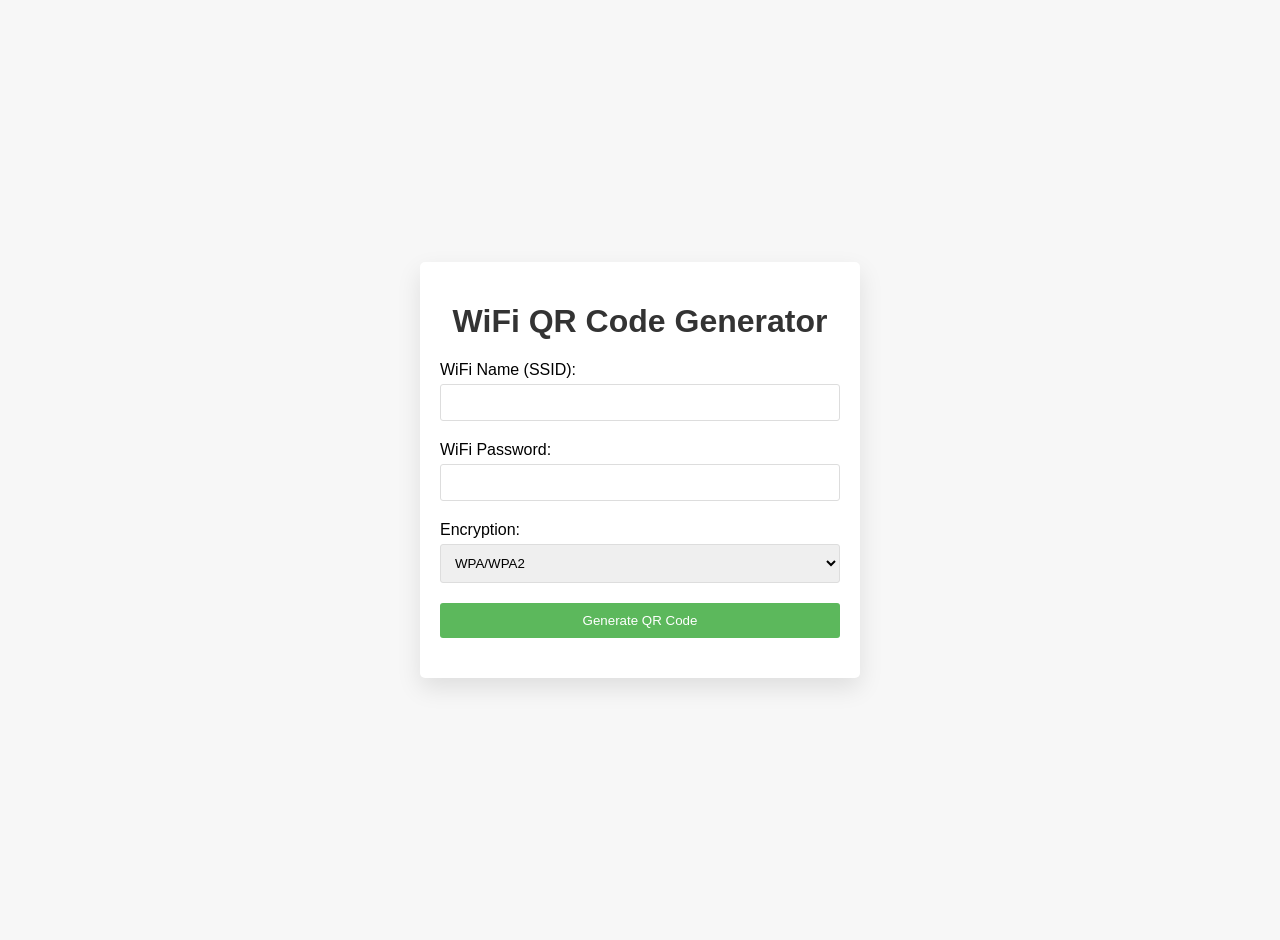
==== index.html @ 0dc6e25b "Import Source Code" ====
<!DOCTYPE html>
<html lang="en">
	<head>
		<meta charset="UTF-8">
		<meta name="viewport" content="width=device-width, initial-scale=1.0">
		<script src="js/qrcode.min.js"></script>
		<!--<script src="https://cdn.jsdelivr.net/npm/qrcodejs/qrcode.min.js"></script>-->
		<title>WiFi QR Code Generator</title>
		<style>
			
			body {
				font-family: 'Arial', sans-serif;
				background: #f7f7f7;
				margin: 0;
				padding: 20px;
				display: flex;
				justify-content: center;
				align-items: center;
				min-height: 100vh;
			}
			
			#container {
				background: white;
				padding: 20px;
				border-radius: 5px;
				box-shadow: 0 10px 25px rgba(0, 0, 0, 0.1);
				max-width: 400px;
				width: 100%;
			}
			
			h1 {
				text-align: center;
				color: #333;
			}
			
			form {
				margin-top: 20px;
			}
			
			form label {
				display: block;
				margin-bottom: 5px;
			}
			
			form input,
			form select {
				width: 100%;
				padding: 10px;
				margin-bottom: 20px;
				border: 1px solid #ddd;
				border-radius: 3px;
				box-sizing: border-box;
			}
			
			form input[type="submit"] {
				background: #5cb85c;
				color: white;
				cursor: pointer;
				border: none;
			}
			
			form input[type="submit"]:hover {
				background: #4cae4c;
			}
			
			#qrCode {
				text-align: center;
			}
			
			img {
				width: 100%;
				height: auto;
			}
			
		</style>
	</head>
	<body>
		<div id="container">
			<h1>WiFi QR Code Generator</h1>
			<form id="wifi-form">
				<label for="ssid">WiFi Name (SSID):</label>
				<input type="text" id="ssid" required>
				
				<label for="password">WiFi Password:</label>
				<input type="password" id="password" required>
				
				<label for="encryption">Encryption:</label>
				<select id="encryption">
					<option value="WPA">WPA/WPA2</option>
					<option value="WEP">WEP</option>
					<option value="nopass">None</option>
				</select>
				
				<input type="submit" value="Generate QR Code">
			</form>
			<div id="qrCode"></div>
		</div>
		
		<script>
			
			document.addEventListener("DOMContentLoaded", function() {
				var form = document.getElementById('wifi-form');
				form.addEventListener('submit', function(event) {
					event.preventDefault();
					
					var ssid = document.getElementById('ssid').value;
					var password = document.getElementById('password').value;
					var encryption = document.getElementById('encryption').value;
					
					generateQRCode(ssid, password, encryption);
				});
			});
			
			function generateQRCode(ssid, password, encryption) {
				var qrCodeContainer = document.getElementById('qrCode');
				qrCodeContainer.innerHTML = ''; // Clear previous QR codes
				
				var qrCodeText = `WIFI:S:${ssid};T:${encryption};P:${password};;`;
				var qrCode = new QRCode(qrCodeContainer, {
					text: qrCodeText,
					width: 256,
					height: 256,
					colorDark : "#000000",
					colorLight : "#ffffff",
					correctLevel : QRCode.CorrectLevel.H
				});
			}
			
			// You would need to include a QR code library like 'qrcodejs'
			// This is typically done with a <script> tag that sources the library.
			
		</script>
	</body>
</html>
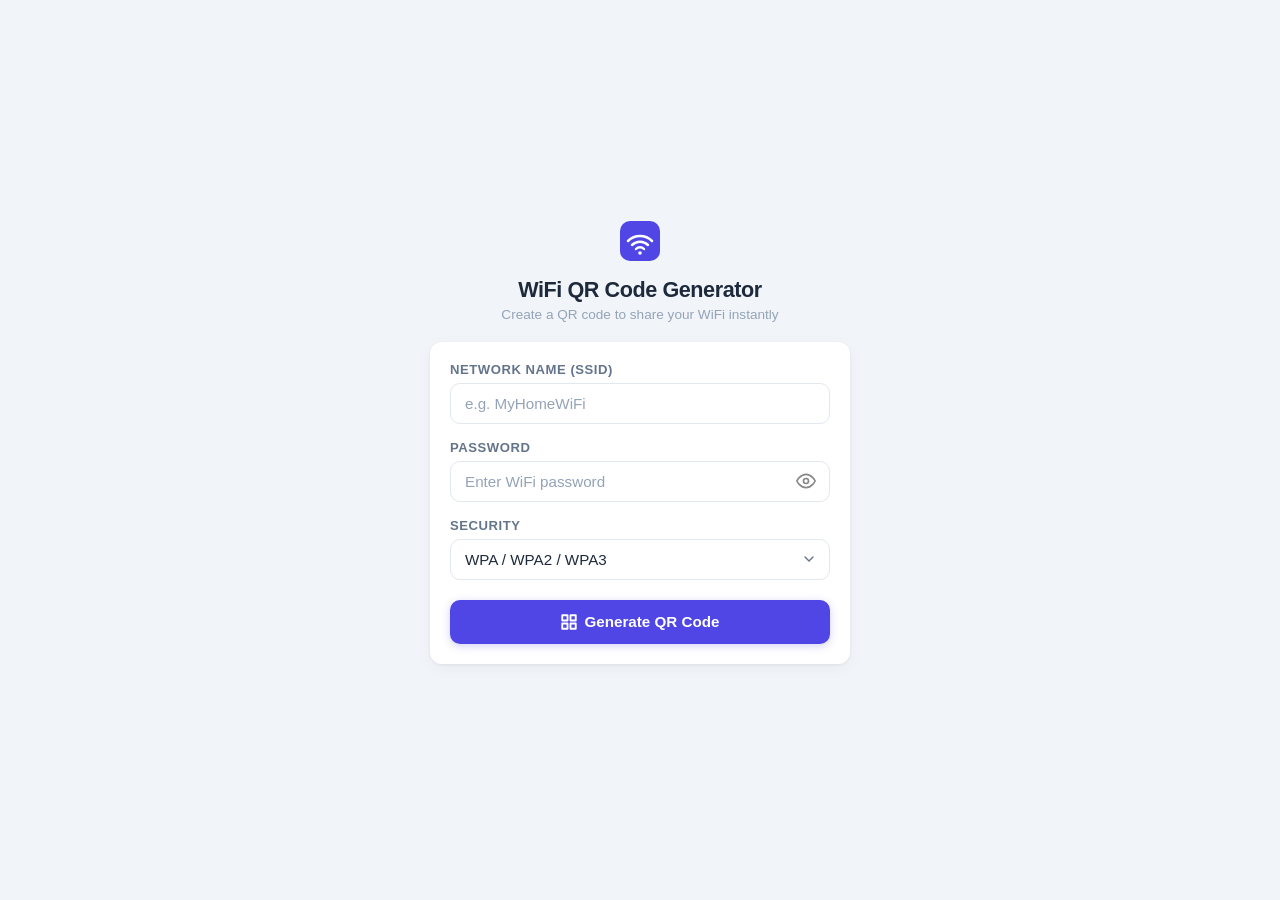
==== commit b27314d3: "feat: add IndexedDB history, PWA support, and modern UI redesign - Add IndexedDB storage to save/ret" ====
--- a/index.html
+++ b/index.html
@@ -1,135 +1,105 @@
-
 <!DOCTYPE html>
 <html lang="en">
 	<head>
 		<meta charset="UTF-8">
-		<meta name="viewport" content="width=device-width, initial-scale=1.0">
-		<script src="js/qrcode.min.js"></script>
-		<!--<script src="https://cdn.jsdelivr.net/npm/qrcodejs/qrcode.min.js"></script>-->
+		<meta name="viewport" content="width=device-width, initial-scale=1.0, viewport-fit=cover">
+		<meta name="theme-color" content="#4f46e5">
+		<meta name="apple-mobile-web-app-capable" content="yes">
+		<meta name="apple-mobile-web-app-status-bar-style" content="black-translucent">
+		<meta name="description" content="Generate QR codes for WiFi network access. Scan to connect instantly.">
 		<title>WiFi QR Code Generator</title>
-		<style>
-			
-			body {
-				font-family: 'Arial', sans-serif;
-				background: #f7f7f7;
-				margin: 0;
-				padding: 20px;
-				display: flex;
-				justify-content: center;
-				align-items: center;
-				min-height: 100vh;
-			}
-			
-			#container {
-				background: white;
-				padding: 20px;
-				border-radius: 5px;
-				box-shadow: 0 10px 25px rgba(0, 0, 0, 0.1);
-				max-width: 400px;
-				width: 100%;
-			}
-			
-			h1 {
-				text-align: center;
-				color: #333;
-			}
-			
-			form {
-				margin-top: 20px;
-			}
-			
-			form label {
-				display: block;
-				margin-bottom: 5px;
-			}
-			
-			form input,
-			form select {
-				width: 100%;
-				padding: 10px;
-				margin-bottom: 20px;
-				border: 1px solid #ddd;
-				border-radius: 3px;
-				box-sizing: border-box;
-			}
-			
-			form input[type="submit"] {
-				background: #5cb85c;
-				color: white;
-				cursor: pointer;
-				border: none;
-			}
-			
-			form input[type="submit"]:hover {
-				background: #4cae4c;
-			}
-			
-			#qrCode {
-				text-align: center;
-			}
-			
-			img {
-				width: 100%;
-				height: auto;
-			}
-			
-		</style>
+		<link rel="stylesheet" href="css/style.css">
+		<link rel="manifest" href="manifest.json">
+		<link rel="icon" href="icons/icon.svg" type="image/svg+xml">
+		<link rel="apple-touch-icon" href="icons/icon-192.png">
 	</head>
 	<body>
 		<div id="container">
-			<h1>WiFi QR Code Generator</h1>
-			<form id="wifi-form">
-				<label for="ssid">WiFi Name (SSID):</label>
-				<input type="text" id="ssid" required>
-				
-				<label for="password">WiFi Password:</label>
-				<input type="password" id="password" required>
-				
-				<label for="encryption">Encryption:</label>
-				<select id="encryption">
-					<option value="WPA">WPA/WPA2</option>
-					<option value="WEP">WEP</option>
-					<option value="nopass">None</option>
-				</select>
-				
-				<input type="submit" value="Generate QR Code">
-			</form>
-			<div id="qrCode"></div>
+			<!-- Header -->
+			<div class="header">
+				<div class="header-icon">
+					<svg width="40" height="40" viewBox="0 0 40 40" fill="none">
+						<rect width="40" height="40" rx="10" fill="#4f46e5"/>
+						<path d="M12 24a11.5 11.5 0 0 1 16 0" stroke="#fff" stroke-width="2.5" stroke-linecap="round"/>
+						<path d="M8 20a17 17 0 0 1 24 0" stroke="#fff" stroke-width="2.5" stroke-linecap="round"/>
+						<path d="M16 28a5.5 5.5 0 0 1 8 0" stroke="#fff" stroke-width="2.5" stroke-linecap="round"/>
+						<circle cx="20" cy="32" r="1.8" fill="#fff"/>
+					</svg>
+				</div>
+				<h1>WiFi QR Code Generator</h1>
+				<p class="subtitle">Create a QR code to share your WiFi instantly</p>
+			</div>
+
+			<!-- Install banner -->
+			<div id="installBanner" class="install-banner">
+				<span>📲 Install this app for offline use</span>
+				<button class="btn btn-install" id="installBtn">Install</button>
+			</div>
+
+			<!-- Form card -->
+			<div class="card">
+				<form id="wifi-form">
+					<div class="form-group">
+						<label for="ssid">Network Name (SSID)</label>
+						<input type="text" id="ssid" placeholder="e.g. MyHomeWiFi" required>
+					</div>
+
+					<div class="form-group">
+						<label for="password">Password</label>
+						<div class="password-wrapper">
+							<input type="password" id="password" placeholder="Enter WiFi password" required>
+							<button type="button" id="togglePassword" class="toggle-pw" aria-label="Toggle password visibility">
+								<svg id="eyeIcon" width="20" height="20" viewBox="0 0 24 24" fill="none" stroke="#888" stroke-width="2" stroke-linecap="round" stroke-linejoin="round">
+									<path d="M1 12s4-8 11-8 11 8 11 8-4 8-11 8-11-8-11-8z"/>
+									<circle cx="12" cy="12" r="3"/>
+								</svg>
+							</button>
+						</div>
+					</div>
+
+					<div class="form-group">
+						<label for="encryption">Security</label>
+						<select id="encryption">
+							<option value="WPA">WPA / WPA2 / WPA3</option>
+							<option value="WEP">WEP</option>
+							<option value="nopass">Open (No password)</option>
+						</select>
+					</div>
+
+					<button type="submit" class="btn btn-primary">
+						<svg width="18" height="18" viewBox="0 0 24 24" fill="none" stroke="currentColor" stroke-width="2.5" stroke-linecap="round" stroke-linejoin="round" style="vertical-align: -3px; margin-right: 6px;">
+							<rect x="3" y="3" width="7" height="7"/><rect x="14" y="3" width="7" height="7"/><rect x="3" y="14" width="7" height="7"/><rect x="14" y="14" width="7" height="7"/>
+						</svg>
+						Generate QR Code
+					</button>
+				</form>
+			</div>
+
+			<!-- QR Code result -->
+			<div id="qrResult" class="card qr-result" style="display:none">
+				<div class="qr-result-header">Your QR Code</div>
+				<div id="qrCode"></div>
+			</div>
+
+			<!-- Saved networks -->
+			<div id="savedSection" class="card saved-section" style="display:none">
+				<div class="saved-header">
+					<h2>
+						<svg width="18" height="18" viewBox="0 0 24 24" fill="none" stroke="currentColor" stroke-width="2" stroke-linecap="round" stroke-linejoin="round" style="vertical-align: -3px; margin-right: 4px;">
+							<path d="M12 2L2 7l10 5 10-5-10-5z"/><path d="M2 17l10 5 10-5"/><path d="M2 12l10 5 10-5"/>
+						</svg>
+						History
+					</h2>
+					<button id="clearAll" class="btn btn-ghost">Clear All</button>
+				</div>
+				<ul id="savedList" class="saved-list"></ul>
+			</div>
 		</div>
-		
-		<script>
-			
-			document.addEventListener("DOMContentLoaded", function() {
-				var form = document.getElementById('wifi-form');
-				form.addEventListener('submit', function(event) {
-					event.preventDefault();
-					
-					var ssid = document.getElementById('ssid').value;
-					var password = document.getElementById('password').value;
-					var encryption = document.getElementById('encryption').value;
-					
-					generateQRCode(ssid, password, encryption);
-				});
-			});
-			
-			function generateQRCode(ssid, password, encryption) {
-				var qrCodeContainer = document.getElementById('qrCode');
-				qrCodeContainer.innerHTML = ''; // Clear previous QR codes
-				
-				var qrCodeText = `WIFI:S:${ssid};T:${encryption};P:${password};;`;
-				var qrCode = new QRCode(qrCodeContainer, {
-					text: qrCodeText,
-					width: 256,
-					height: 256,
-					colorDark : "#000000",
-					colorLight : "#ffffff",
-					correctLevel : QRCode.CorrectLevel.H
-				});
-			}
-			
-			// You would need to include a QR code library like 'qrcodejs'
-			// This is typically done with a <script> tag that sources the library.
-			
-		</script>
+
+		<div id="toast" class="toast"></div>
+
+		<script src="js/qrcode.min.js"></script>
+		<script src="js/db.js"></script>
+		<script src="js/app.js"></script>
 	</body>
 </html>
--- a/css/style.css
+++ b/css/style.css
@@ -0,0 +1,428 @@
+/* === Reset & Base === */
+*, *::before, *::after {
+	box-sizing: border-box;
+	margin: 0;
+	padding: 0;
+}
+
+:root {
+	--primary: #4f46e5;
+	--primary-hover: #4338ca;
+	--primary-light: #eef2ff;
+	--danger: #ef4444;
+	--danger-hover: #dc2626;
+	--text: #1e293b;
+	--text-secondary: #64748b;
+	--text-muted: #94a3b8;
+	--bg: #f1f5f9;
+	--card: #ffffff;
+	--border: #e2e8f0;
+	--radius: 12px;
+	--shadow: 0 1px 3px rgba(0, 0, 0, 0.06), 0 4px 16px rgba(0, 0, 0, 0.04);
+}
+
+body {
+	font-family: -apple-system, BlinkMacSystemFont, "Segoe UI", Inter, Roboto, sans-serif;
+	background: var(--bg);
+	color: var(--text);
+	padding: 16px;
+	display: flex;
+	justify-content: center;
+	min-height: 100vh;
+	-webkit-font-smoothing: antialiased;
+}
+
+/* === Layout === */
+#container {
+	max-width: 420px;
+	width: 100%;
+	padding: 8px 0 32px;
+}
+
+.card {
+	background: var(--card);
+	border-radius: var(--radius);
+	box-shadow: var(--shadow);
+	padding: 20px;
+	margin-bottom: 16px;
+}
+
+/* === Header === */
+.header {
+	text-align: center;
+	padding: 24px 0 20px;
+}
+
+.header-icon {
+	margin-bottom: 12px;
+}
+
+h1 {
+	font-size: 1.35rem;
+	font-weight: 700;
+	color: var(--text);
+	letter-spacing: -0.02em;
+}
+
+.subtitle {
+	color: var(--text-muted);
+	font-size: 0.85rem;
+	margin-top: 4px;
+}
+
+/* === Form === */
+.form-group {
+	margin-bottom: 16px;
+}
+
+.form-group label {
+	display: block;
+	font-size: 0.82rem;
+	font-weight: 600;
+	color: var(--text-secondary);
+	margin-bottom: 6px;
+	text-transform: uppercase;
+	letter-spacing: 0.04em;
+}
+
+.form-group input,
+.form-group select {
+	width: 100%;
+	padding: 11px 14px;
+	border: 1.5px solid var(--border);
+	border-radius: 10px;
+	font-size: 0.95rem;
+	color: var(--text);
+	background: var(--card);
+	transition: border-color 0.2s, box-shadow 0.2s;
+	appearance: none;
+	-webkit-appearance: none;
+}
+
+.form-group input::placeholder {
+	color: var(--text-muted);
+}
+
+.form-group input:focus,
+.form-group select:focus {
+	outline: none;
+	border-color: var(--primary);
+	box-shadow: 0 0 0 3px var(--primary-light);
+}
+
+.form-group input:disabled {
+	background: var(--bg);
+	color: var(--text-muted);
+	border-color: var(--border);
+}
+
+/* Override browser autofill styling */
+.form-group input:-webkit-autofill,
+.form-group input:-webkit-autofill:hover,
+.form-group input:-webkit-autofill:focus {
+	-webkit-text-fill-color: var(--text);
+	-webkit-box-shadow: 0 0 0 1000px var(--card) inset;
+	transition: background-color 5000s ease-in-out 0s;
+}
+
+/* Select arrow */
+.form-group select {
+	background-image: url("data:image/svg+xml,%3Csvg xmlns='http://www.w3.org/2000/svg' width='16' height='16' viewBox='0 0 24 24' fill='none' stroke='%2364748b' stroke-width='2' stroke-linecap='round'%3E%3Cpath d='M6 9l6 6 6-6'/%3E%3C/svg%3E");
+	background-repeat: no-repeat;
+	background-position: right 12px center;
+	padding-right: 36px;
+}
+
+/* Password toggle */
+.password-wrapper {
+	position: relative;
+}
+
+.password-wrapper input {
+	padding-right: 44px;
+}
+
+.toggle-pw {
+	position: absolute;
+	right: 10px;
+	top: 50%;
+	transform: translateY(-50%);
+	background: none;
+	border: none;
+	cursor: pointer;
+	padding: 4px;
+	border-radius: 6px;
+	display: flex;
+	align-items: center;
+	justify-content: center;
+}
+
+.toggle-pw:hover {
+	background: var(--bg);
+}
+
+/* === Buttons === */
+.btn {
+	display: inline-flex;
+	align-items: center;
+	justify-content: center;
+	border: none;
+	border-radius: 10px;
+	font-size: 0.95rem;
+	font-weight: 600;
+	cursor: pointer;
+	transition: background 0.15s, transform 0.1s, box-shadow 0.15s;
+	text-decoration: none;
+	line-height: 1;
+}
+
+.btn:active {
+	transform: scale(0.97);
+}
+
+.btn-primary {
+	width: 100%;
+	padding: 13px;
+	background: var(--primary);
+	color: white;
+	margin-top: 4px;
+	box-shadow: 0 2px 8px rgba(79, 70, 229, 0.25);
+}
+
+.btn-primary:hover {
+	background: var(--primary-hover);
+	box-shadow: 0 4px 12px rgba(79, 70, 229, 0.35);
+}
+
+.btn-download {
+	width: 100%;
+	padding: 12px;
+	background: var(--text);
+	color: white;
+	margin-top: 16px;
+	font-size: 0.9rem;
+}
+
+.btn-download:hover {
+	background: #0f172a;
+}
+
+.btn-delete {
+	background: none;
+	color: var(--text-muted);
+	padding: 6px 10px;
+	font-size: 0.78rem;
+	border-radius: 8px;
+}
+
+.btn-delete:hover {
+	background: #fef2f2;
+	color: var(--danger);
+}
+
+.btn-ghost {
+	background: none;
+	color: var(--text-muted);
+	padding: 6px 12px;
+	font-size: 0.8rem;
+	border-radius: 8px;
+}
+
+.btn-ghost:hover {
+	background: var(--bg);
+	color: var(--danger);
+}
+
+.btn-install {
+	background: var(--primary);
+	color: white;
+	padding: 8px 18px;
+	font-size: 0.82rem;
+	border-radius: 8px;
+}
+
+.btn-install:hover {
+	background: var(--primary-hover);
+}
+
+/* === QR Code Result === */
+.qr-result {
+	text-align: center;
+}
+
+.qr-result-header {
+	font-size: 0.82rem;
+	font-weight: 600;
+	text-transform: uppercase;
+	letter-spacing: 0.04em;
+	color: var(--text-muted);
+	margin-bottom: 16px;
+}
+
+#qrCode {
+	display: inline-block;
+	padding: 16px;
+	background: white;
+	border-radius: 12px;
+	border: 2px solid var(--border);
+}
+
+#qrCode canvas {
+	display: block;
+	max-width: 220px;
+	width: 100%;
+	height: auto !important;
+}
+
+#qrCode img {
+	display: block;
+	max-width: 220px;
+	width: 100%;
+	height: auto;
+}
+
+/* === Saved Networks === */
+.saved-section {
+	padding: 16px 20px;
+}
+
+.saved-header {
+	display: flex;
+	align-items: center;
+	justify-content: space-between;
+	margin-bottom: 12px;
+}
+
+.saved-header h2 {
+	font-size: 0.95rem;
+	font-weight: 700;
+	color: var(--text);
+}
+
+.saved-list {
+	list-style: none;
+}
+
+.saved-item {
+	display: flex;
+	align-items: center;
+	justify-content: space-between;
+	padding: 12px 14px;
+	border-radius: 10px;
+	margin-bottom: 6px;
+	transition: background 0.12s;
+	border: 1.5px solid transparent;
+}
+
+.saved-item:hover {
+	background: var(--primary-light);
+	border-color: rgba(79, 70, 229, 0.15);
+}
+
+.saved-item-info {
+	cursor: pointer;
+	flex: 1;
+	min-width: 0;
+}
+
+.saved-item-ssid {
+	font-weight: 600;
+	font-size: 0.9rem;
+	color: var(--text);
+	white-space: nowrap;
+	overflow: hidden;
+	text-overflow: ellipsis;
+}
+
+.saved-item-meta {
+	font-size: 0.72rem;
+	color: var(--text-muted);
+	margin-top: 2px;
+}
+
+.saved-item-actions {
+	flex-shrink: 0;
+	margin-left: 8px;
+}
+
+/* === Toast === */
+.toast {
+	position: fixed;
+	bottom: 32px;
+	left: 50%;
+	transform: translateX(-50%) translateY(80px);
+	background: var(--text);
+	color: white;
+	padding: 10px 24px;
+	border-radius: 100px;
+	font-size: 0.85rem;
+	font-weight: 500;
+	opacity: 0;
+	transition: transform 0.3s cubic-bezier(0.16, 1, 0.3, 1), opacity 0.3s;
+	z-index: 1000;
+	pointer-events: none;
+	box-shadow: 0 8px 24px rgba(0, 0, 0, 0.15);
+}
+
+.toast.show {
+	transform: translateX(-50%) translateY(0);
+	opacity: 1;
+}
+
+/* === Install Banner === */
+.install-banner {
+	display: none;
+	align-items: center;
+	justify-content: space-between;
+	background: var(--primary-light);
+	border: 1.5px solid rgba(79, 70, 229, 0.15);
+	border-radius: var(--radius);
+	padding: 12px 16px;
+	margin-bottom: 16px;
+	font-size: 0.85rem;
+	color: var(--text);
+}
+
+/* === Responsive === */
+@media (max-width: 480px) {
+	body {
+		padding: 8px;
+	}
+
+	#container {
+		padding: 4px 0 24px;
+	}
+
+	.card {
+		border-radius: 10px;
+		padding: 16px;
+	}
+
+	h1 {
+		font-size: 1.2rem;
+	}
+
+	.form-group input,
+	.form-group select {
+		padding: 12px 14px;
+		font-size: 16px; /* prevents iOS zoom */
+	}
+
+	#qrCode canvas,
+	#qrCode img {
+		max-width: 180px;
+	}
+}
+
+@media (min-width: 769px) {
+	body {
+		align-items: center;
+	}
+}
+
+/* Safe area */
+@supports (padding: env(safe-area-inset-bottom)) {
+	body {
+		padding-bottom: calc(16px + env(safe-area-inset-bottom));
+	}
+}
